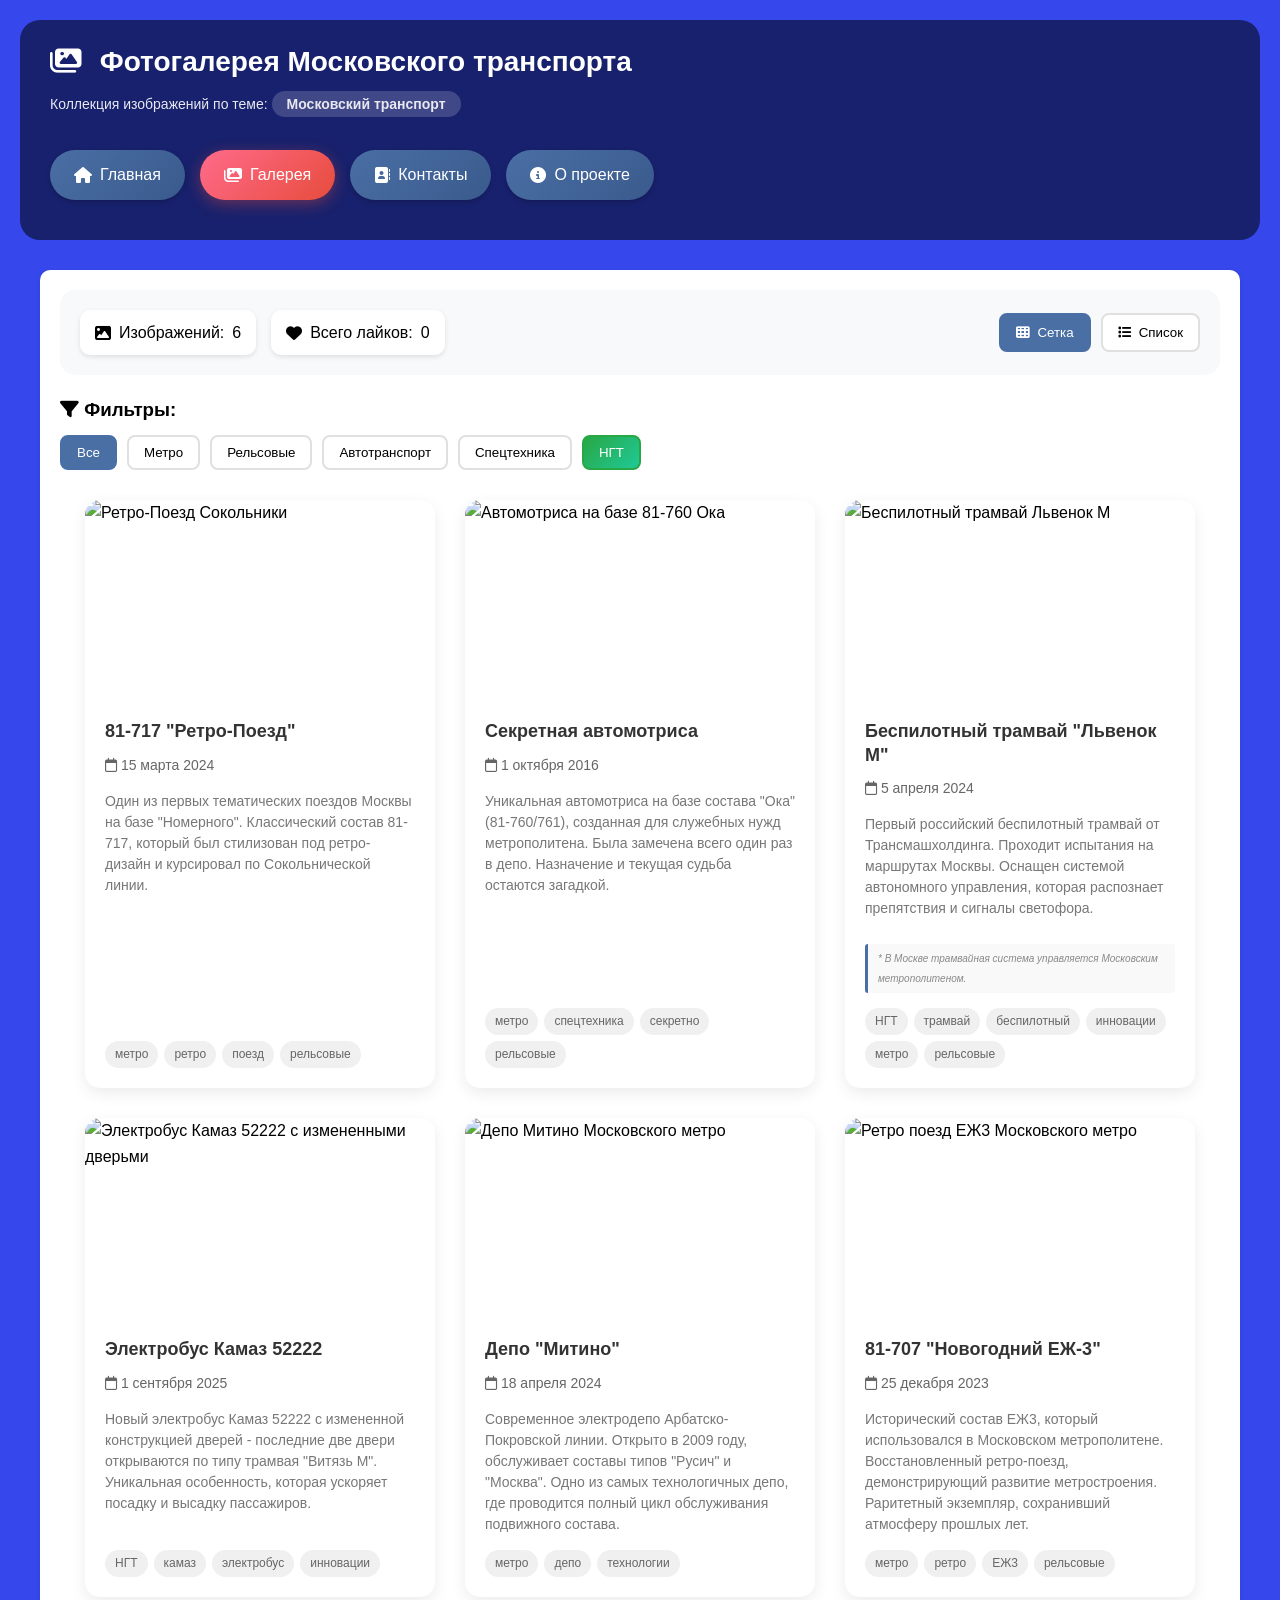
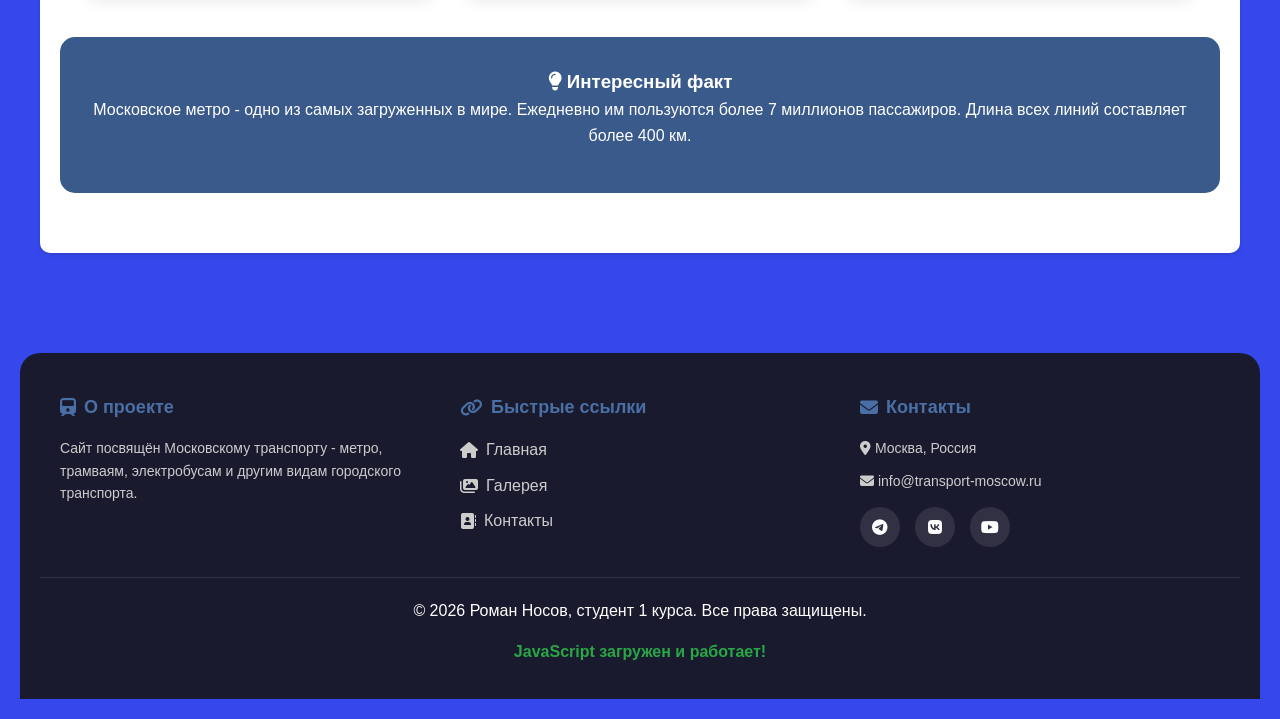
==== gallery.html @ 2807704d "commit commit" ====
<!DOCTYPE html>
<html lang="ru">
<head>
    <meta charset="UTF-8">
    <meta name="viewport" content="width=device-width, initial-scale=1.0">
    <title>Галерея - Московский транспорт</title>
    <link rel="stylesheet" href="style.css">
    <link rel="stylesheet" href="https://cdnjs.cloudflare.com/ajax/libs/font-awesome/6.4.0/css/all.min.css">
</head>
<body>
    <header class="gallery-header">
        <div class="flex-header">
            <div class="header-content">
                <h1><i class="fas fa-images"></i> Фотогалерея Московского транспорта</h1>
                <p class="subtitle">Коллекция изображений по теме: <span class="theme-name">Московский транспорт</span></p>
            </div>
            <nav>
                <ul class="flex-nav">
                    <li><a href="index.html"><i class="fas fa-home"></i> Главная</a></li>
                    <li><a href="gallery.html" class="active"><i class="fas fa-images"></i> Галерея</a></li>
                    <li><a href="contacts.html"><i class="fas fa-address-book"></i> Контакты</a></li>
                    <li><a href="#"><i class="fas fa-info-circle"></i> О проекте</a></li>
                </ul>
            </nav>
        </div>
    </header>
    
    <main class="gallery-container">
        <div class="controls-panel">
            <div class="stats">
                <span class="stat-item">
                    <i class="fas fa-image"></i>
                    Изображений: <span id="image-counter">0</span>
                </span>
                <span class="stat-item">
                    <i class="fas fa-heart"></i>
                    Всего лайков: <span id="total-likes">0</span>
                </span>
            </div>
            <div class="view-controls">
                <button id="grid-view" class="view-btn active">
                    <i class="fas fa-th"></i> Сетка
                </button>
                <button id="list-view" class="view-btn">
                    <i class="fas fa-list"></i> Список
                </button>
            </div>
        </div>
        
        <div class="filters">
            <h3><i class="fas fa-filter"></i> Фильтры:</h3>
            <div class="filter-buttons">
                <button class="filter-btn active" data-filter="all">Все</button>
                <button class="filter-btn" data-filter="metro">Метро</button>
                <button class="filter-btn" data-filter="rail">Рельсовые</button>
                <button class="filter-btn" data-filter="road">Автотранспорт</button>
                <button class="filter-btn" data-filter="special">Спецтехника</button>
                <button class="filter-btn" data-filter="ngt">НГТ</button>
            </div>
        </div>
        
        <!-- ГАЛЕРЕЯ С ИСПОЛЬЗОВАНИЕМ FLEXBOX -->
        <div class="gallery-grid" id="image-gallery">
            <!-- Карточка 1 -->
            <article class="image-card" data-category="metro">
                <div class="card-image">
                    <img src="images/img1.jpg" alt="Ретро-Поезд Сокольники" class="gallery-img" loading="lazy">
                    <div class="image-overlay">
                        <button class="like-btn" data-id="1">
                            <i class="far fa-heart"></i>
                            <span class="like-count">0</span>
                        </button>
                        <button class="zoom-btn">
                            <i class="fas fa-expand"></i>
                        </button>
                    </div>
                </div>
                <div class="card-content">
                    <h3 class="image-title">81-717 "Ретро-Поезд"</h3>
                    <p class="image-date"><i class="far fa-calendar"></i> 15 марта 2024</p>
                    <p class="image-description">Один из первых тематических поездов Москвы на базе "Номерного". Классический состав 81-717, который был стилизован под ретро-дизайн и курсировал по Сокольнической линии.</p>
                    <div class="image-tags">
                        <span class="tag">метро</span>
                        <span class="tag">ретро</span>
                        <span class="tag">поезд</span>
                        <span class="tag">рельсовые</span>
                    </div>
                </div>
            </article>
            
            <!-- Карточка 2 -->
            <article class="image-card" data-category="special">
                <div class="card-image">
                    <img src="images/img2.jpg" alt="Автомотриса на базе 81-760 Ока" class="gallery-img" loading="lazy">
                    <div class="image-overlay">
                        <button class="like-btn" data-id="2">
                            <i class="far fa-heart"></i>
                            <span class="like-count">0</span>
                        </button>
                        <button class="zoom-btn">
                            <i class="fas fa-expand"></i>
                        </button>
                    </div>
                </div>
                <div class="card-content">
                    <h3 class="image-title">Секретная автомотриса</h3>
                    <p class="image-date"><i class="far fa-calendar"></i> 1 октября 2016</p>
                    <p class="image-description">Уникальная автомотриса на базе состава "Ока" (81-760/761), созданная для служебных нужд метрополитена. Была замечена всего один раз в депо. Назначение и текущая судьба остаются загадкой.</p>
                    <div class="image-tags">
                        <span class="tag">метро</span>
                        <span class="tag">спецтехника</span>
                        <span class="tag">секретно</span>
                        <span class="tag">рельсовые</span>
                    </div>
                </div>
            </article>
            
            <!-- Карточка 3 -->
            <article class="image-card" data-category="rail">
                <div class="card-image">
                    <img src="images/img3.jpg" alt="Беспилотный трамвай Львенок М" class="gallery-img" loading="lazy">
                    <div class="image-overlay">
                        <button class="like-btn" data-id="3">
                            <i class="far fa-heart"></i>
                            <span class="like-count">0</span>
                        </button>
                        <button class="zoom-btn">
                            <i class="fas fa-expand"></i>
                        </button>
                    </div>
                </div>
                <div class="card-content">
                    <h3 class="image-title">Беспилотный трамвай "Львенок М"</h3>
                    <p class="image-date"><i class="far fa-calendar"></i> 5 апреля 2024</p>
                    <p class="image-description">Первый российский беспилотный трамвай от Трансмашхолдинга. Проходит испытания на маршрутах Москвы. Оснащен системой автономного управления, которая распознает препятствия и сигналы светофора.</p>
                    <p class="image-note"><small>* В Москве трамвайная система управляется Московским метрополитеном.</small></p>
                    <div class="image-tags">
                        <span class="tag" title="Наземный городской транспорт">НГТ</span>
                        <span class="tag">трамвай</span>
                        <span class="tag">беспилотный</span>
                        <span class="tag">инновации</span>
                        <span class="tag">метро</span>
                        <span class="tag">рельсовые</span>
                    </div>
                </div>
            </article>
            
            <!-- Карточка 4 -->
            <article class="image-card" data-category="road">
                <div class="card-image">
                    <img src="images/img4.jpg" alt="Электробус Камаз 52222 с измененными дверьми" class="gallery-img" loading="lazy">
                    <div class="image-overlay">
                        <button class="like-btn" data-id="4">
                            <i class="far fa-heart"></i>
                            <span class="like-count">0</span>
                        </button>
                        <button class="zoom-btn">
                            <i class="fas fa-expand"></i>
                        </button>
                    </div>
                </div>
                <div class="card-content">
                    <h3 class="image-title">Электробус Камаз 52222</h3>
                    <p class="image-date"><i class="far fa-calendar"></i> 1 сентября 2025</p>
                    <p class="image-description">Новый электробус Камаз 52222 с измененной конструкцией дверей - последние две двери открываются по типу трамвая "Витязь М". Уникальная особенность, которая ускоряет посадку и высадку пассажиров.</p>
                    <div class="image-tags">
                        <span class="tag" title="Наземный городской транспорт">НГТ</span>
                        <span class="tag">камаз</span>
                        <span class="tag">электробус</span>
                        <span class="tag">инновации</span>
                    </div>
                </div>
            </article>
            
            <!-- Карточка 5 -->
            <article class="image-card" data-category="metro">
                <div class="card-image">
                    <img src="images/img5.jpg" alt="Депо Митино Московского метро" class="gallery-img" loading="lazy">
                    <div class="image-overlay">
                        <button class="like-btn" data-id="5">
                            <i class="far fa-heart"></i>
                            <span class="like-count">0</span>
                        </button>
                        <button class="zoom-btn">
                            <i class="fas fa-expand"></i>
                        </button>
                    </div>
                </div>
                <div class="card-content">
                    <h3 class="image-title">Депо "Митино"</h3>
                    <p class="image-date"><i class="far fa-calendar"></i> 18 апреля 2024</p>
                    <p class="image-description">Современное электродепо Арбатско-Покровской линии. Открыто в 2009 году, обслуживает составы типов "Русич" и "Москва". Одно из самых технологичных депо, где проводится полный цикл обслуживания подвижного состава.</p>
                    <div class="image-tags">
                        <span class="tag">метро</span>
                        <span class="tag">депо</span>
                        <span class="tag">технологии</span>
                    </div>
                </div>
            </article>
            
            <!-- Карточка 6 -->
            <article class="image-card" data-category="metro">
                <div class="card-image">
                    <img src="images/img6.jpg" alt="Ретро поезд ЕЖ3 Московского метро" class="gallery-img" loading="lazy">
                    <div class="image-overlay">
                        <button class="like-btn" data-id="6">
                            <i class="far fa-heart"></i>
                            <span class="like-count">0</span>
                        </button>
                        <button class="zoom-btn">
                            <i class="fas fa-expand"></i>
                        </button>
                    </div>
                </div>
                <div class="card-content">
                    <h3 class="image-title">81-707 "Новогодний ЕЖ-3"</h3>
                    <p class="image-date"><i class="far fa-calendar"></i> 25 декабря 2023</p>
                    <p class="image-description">Исторический состав ЕЖ3, который использовался в Московском метрополитене. Восстановленный ретро-поезд, демонстрирующий развитие метростроения. Раритетный экземпляр, сохранивший атмосферу прошлых лет.</p>
                    <div class="image-tags">
                        <span class="tag">метро</span>
                        <span class="tag">ретро</span>
                        <span class="tag">ЕЖ3</span>
                        <span class="tag">рельсовые</span>
                    </div>
                </div>
            </article>
        </div>
        
        <aside class="gallery-info">
            <h3><i class="fas fa-lightbulb"></i> Интересный факт</h3>
            <p>Московское метро - одно из самых загруженных в мире. Ежедневно им пользуются более 7 миллионов пассажиров. Длина всех линий составляет более 400 км.</p>
        </aside>
    </main>
    
    <footer class="gallery-footer">
        <div class="footer-flex">
            <div class="footer-column">
                <h4><i class="fas fa-train"></i> О проекте</h4>
                <p>Сайт посвящён Московскому транспорту - метро, трамваям, электробусам и другим видам городского транспорта.</p>
            </div>
            <div class="footer-column">
                <h4><i class="fas fa-link"></i> Быстрые ссылки</h4>
                <ul>
                    <li><a href="index.html"><i class="fas fa-home"></i> Главная</a></li>
                    <li><a href="gallery.html"><i class="fas fa-images"></i> Галерея</a></li>
                    <li><a href="contacts.html"><i class="fas fa-address-book"></i> Контакты</a></li>
                </ul>
            </div>
            <div class="footer-column">
                <h4><i class="fas fa-envelope"></i> Контакты</h4>
                <p><i class="fas fa-map-marker-alt"></i> Москва, Россия</p>
                <p><i class="fas fa-envelope"></i> info@transport-moscow.ru</p>
                <div class="footer-social">
                    <a href="#"><i class="fab fa-telegram"></i></a>
                    <a href="#"><i class="fab fa-vk"></i></a>
                    <a href="#"><i class="fab fa-youtube"></i></a>
                </div>
            </div>
        </div>
        <div class="footer-bottom">
            <div class="footer-content">
                <p>&copy; <span id="current-year">2026</span> Роман Носов, студент 1 курса. Все права защищены.</p>
                <p class="js-status">JavaScript загружен и работает!</p>
            </div>
        </div>
    </footer>
    
    <!-- ПОДКЛЮЧЕНИЕ JAVASCRIPT -->
    <script src="script.js"></script>
</body>
</html>
---- style.css ----
/* style.css - ОБЩИЙ ФАЙЛ СТИЛЕЙ С ИСПОЛЬЗОВАНИЕМ FLEXBOX */

/* 1. Сбрасываем стандартные отступы браузера */
* {
    margin: 0;
    padding: 0;
    box-sizing: border-box;
}

/* 2. Общие стили для страницы */
body {
    font-family: Verdana, Geneva, sans-serif;
    background-color: #3648eb;
    color: #ffffff;
    line-height: 1.6;
    padding: 20px;
    min-height: 100vh;
    display: flex;
    flex-direction: column;
}

/* 3. Стили для шапки с FLEXBOX */
.gallery-header {
    background-color: #18216d;
    color: white;
    padding: 20px 30px;
    border-radius: 20px 20px 20px 20px;
    margin-bottom: 30px;
}

/* Гибкая шапка с логотипом и навигацией */
.flex-header {
    display: flex;
    justify-content: space-between;
    align-items: center;
    flex-wrap: wrap;
    gap: 20px;
    margin-bottom: 20px;
}

@media (max-width: 768px) {
    .flex-header {
        flex-direction: column;
        text-align: center;
    }
}

.header-content {
    display: flex;
    flex-direction: column;
    gap: 8px;
}

.header-content h1 {
    font-size: 28px;
    margin-bottom: 0;
}

.header-content h1 i {
    margin-right: 10px;
}

.subtitle {
    font-size: 14px;
    opacity: 0.9;
}

.theme-name {
    background: rgba(255, 255, 255, 0.2);
    padding: 5px 15px;
    border-radius: 20px;
    font-weight: bold;
}

/* 4. FLEXBOX НАВИГАЦИЯ (современная и адаптивная) */
.flex-nav {
    display: flex;
    justify-content: center;
    flex-wrap: wrap;
    gap: 15px;
    list-style: none;
    padding: 0;
    margin: 0;
}

.flex-nav li {
    margin: 0;
}

.flex-nav a {
    display: flex;
    align-items: center;
    gap: 8px;
    padding: 12px 24px;
    background: linear-gradient(135deg, #4a6fa5 0%, #3a5a8c 100%);
    color: white;
    text-decoration: none;
    border-radius: 40px;
    font-weight: 500;
    transition: all 0.3s ease;
    box-shadow: 0 2px 5px rgba(0,0,0,0.2);
}

.flex-nav a:hover {
    background: linear-gradient(135deg, #5d7db3 0%, #4a6fa5 100%);
    transform: translateY(-3px);
    box-shadow: 0 8px 20px rgba(74, 111, 165, 0.4);
}

.flex-nav a.active {
    background: linear-gradient(135deg, #ff6b8b 0%, #e74c3c 100%);
    box-shadow: 0 4px 15px rgba(231, 76, 60, 0.4);
}

/* Иконки через псевдоэлемент ::before (дополнительно) */
.flex-nav a i {
    font-size: 16px;
}

/* Адаптация для мобильных устройств */
@media (max-width: 600px) {
    .flex-nav {
        gap: 10px;
    }
    
    .flex-nav a {
        padding: 8px 16px;
        font-size: 14px;
    }
}

@media (max-width: 480px) {
    .flex-nav {
        flex-direction: column;
        width: 100%;
    }
    
    .flex-nav a {
        justify-content: center;
    }
}

/* 5. Основное содержание */
main {
    background-color: #ffffff;
    padding: 25px;
    border-radius: 10px;
    box-shadow: 0 2px 5px rgba(0,0,0,0.1);
    margin-bottom: 40px;
    color: #000000;
    flex: 1;
}

/* Общие контейнеры */
.gallery-container,
.contacts-container {
    max-width: 1200px;
    margin: 0 auto;
    padding: 20px;
    margin-bottom: 40px;
}

/* Заголовки второго уровня */
h2 {
    color: #2c3e50;
    margin: 20px 0 15px 0;
    padding-bottom: 10px;
    border-bottom: 2px solid #eee;
}

/* Абзацы */
p {
    margin-bottom: 15px;
}

/* Списки */
ul, ol {
    margin-left: 20px;
    margin-bottom: 20px;
}

ul li, ol li {
    margin-bottom: 8px;
}

/* ===== СТИЛИ ДЛЯ СТРАНИЦЫ КОНТАКТОВ С FLEXBOX ===== */

/* 1.1 Информационная карточка */
.contact-card {
    background: white;
    border-radius: 15px;
    padding: 30px;
    box-shadow: 0 5px 15px rgba(0,0,0,0.08);
    margin-bottom: 30px;
    overflow: hidden;
    border-left: 5px solid #4a6fa5;
}

/* Гибкий заголовок контакта */
.contact-header {
    display: flex;
    gap: 25px;
    align-items: center;
    margin-bottom: 25px;
    padding-bottom: 20px;
    border-bottom: 2px solid #f0f0f0;
    flex-wrap: wrap;
}

@media (max-width: 600px) {
    .contact-header {
        flex-direction: column;
        text-align: center;
    }
}

.contact-avatar {
    width: 100px;
    height: 100px;
    background: linear-gradient(135deg, #4a6fa5 0%, #3a5a8c 100%);
    border-radius: 50%;
    display: flex;
    align-items: center;
    justify-content: center;
    color: white;
    font-size: 40px;
    box-shadow: 0 4px 10px rgba(0,0,0,0.2);
    flex-shrink: 0;
}

.contact-info {
    flex: 1;
}

.contact-info h2 {
    color: #2c3e50;
    margin-bottom: 5px;
    border-bottom: none;
}

.contact-specialization {
    color: #4a6fa5;
    font-weight: bold;
    font-size: 18px;
    margin-bottom: 10px;
}

/* FLEXBOX для деталей контакта */
.contact-details {
    display: flex;
    flex-wrap: wrap;
    gap: 30px;
    margin-top: 20px;
}

.contact-column {
    flex: 1;
    min-width: 250px;
}

.contact-item {
    display: flex;
    align-items: flex-start;
    gap: 15px;
    margin-bottom: 20px;
}

.contact-item i {
    color: #4a6fa5;
    font-size: 20px;
    width: 30px;
    margin-top: 3px;
}

.contact-item i:hover {
    transform: scale(1.2);
}

/* Социальные ссылки - FLEXBOX */
.social-links {
    display: flex;
    flex-wrap: wrap;
    gap: 10px;
    margin-top: 10px;
}

.social-link {
    display: flex;
    align-items: center;
    gap: 8px;
    background: #f8f9fa;
    padding: 10px 15px;
    border-radius: 8px;
    text-decoration: none;
    color: #333;
    transition: all 0.3s;
    border: 1px solid #e0e0e0;
}

.social-link:hover {
    background: #4a6fa5;
    color: white;
    transform: translateY(-3px);
    box-shadow: 0 5px 15px rgba(0,0,0,0.1);
}

.social-link:hover i {
    color: white;
}

/* 1.2 Форма обратной связи */
.contact-form-section {
    background: white;
    border-radius: 15px;
    padding: 30px;
    box-shadow: 0 5px 15px rgba(0,0,0,0.08);
    margin-bottom: 30px;
    overflow: hidden;
    border-left: 5px solid #28a745;
}

.contact-form-section h2 {
    color: #2c3e50;
    margin-bottom: 10px;
    border-bottom: none;
}

.form-group {
    margin-bottom: 20px;
}

.form-group label {
    display: block;
    margin-bottom: 8px;
    font-weight: bold;
    color: #333;
}

/* Псевдоэлемент ::after для обязательных полей */
.form-group label::after {
    content: " *";
    color: #e74c3c;
}

.form-group input[type="text"],
.form-group input[type="email"],
.form-group select,
.form-group textarea {
    width: 100%;
    padding: 12px 15px;
    border: 2px solid #e0e0e0;
    border-radius: 8px;
    font-family: inherit;
    font-size: 16px;
    transition: all 0.3s;
}

/* Псевдокласс :focus */
.form-group input:focus,
.form-group select:focus,
.form-group textarea:focus {
    border-color: #4a6fa5;
    box-shadow: 0 0 0 3px rgba(74, 111, 165, 0.1);
    outline: none;
}

/* Псевдоэлемент ::placeholder */
.form-group input::placeholder,
.form-group textarea::placeholder {
    color: #999;
    font-style: italic;
}

.form-group textarea {
    min-height: 150px;
    resize: vertical;
}

.checkbox-group {
    display: flex;
    align-items: flex-start;
    gap: 10px;
}

.checkbox-group input[type="checkbox"] {
    margin-top: 5px;
    width: auto;
}

.checkbox-group label {
    margin-bottom: 0;
    font-weight: normal;
}

/* Убираем звездочку для чекбокса */
.checkbox-group label::after {
    content: "";
}

/* Псевдокласс :checked */
.checkbox-group input[type="checkbox"]:checked {
    accent-color: #4a6fa5;
}

.checkbox-group input[type="checkbox"]:checked + label {
    color: #4a6fa5;
    font-weight: bold;
}

.submit-btn {
    background: #4a6fa5;
    color: white;
    border: none;
    padding: 15px 30px;
    border-radius: 8px;
    font-size: 16px;
    font-weight: bold;
    cursor: pointer;
    transition: all 0.3s;
    width: 100%;
    display: flex;
    align-items: center;
    justify-content: center;
    gap: 10px;
}

.submit-btn:hover {
    background: #3a5a8c;
    transform: translateY(-2px);
    box-shadow: 0 5px 15px rgba(0,0,0,0.1);
}

/* Псевдоэлемент ::selection */
.submit-btn:hover::selection {
    background: #ff6b8b;
    color: white;
}

/* 1.3 Дополнительный информационный блок с FLEXBOX */
.info-section {
    display: flex;
    flex-wrap: wrap;
    gap: 30px;
    margin-top: 40px;
}

.info-card {
    flex: 1;
    min-width: 280px;
    background: white;
    border-radius: 15px;
    padding: 25px;
    box-shadow: 0 5px 15px rgba(0,0,0,0.08);
    overflow: hidden;
}

/* Псевдокласс :nth-child() для чередования стилей */
.info-card:nth-child(odd) {
    border-left: 5px solid #4a6fa5;
}

.info-card:nth-child(even) {
    border-left: 5px solid #28a745;
}

.info-card h3 {
    color: #2c3e50;
    margin-bottom: 20px;
    padding-bottom: 10px;
    border-bottom: 2px solid #f0f0f0;
    display: flex;
    align-items: center;
    gap: 10px;
}

/* График работы */
.schedule-item {
    display: flex;
    justify-content: space-between;
    padding: 12px 0;
    border-bottom: 1px solid #f0f0f0;
}

/* Чередование стилей для schedule-item */
.schedule-item:nth-child(even) {
    background-color: #f9f9f9;
}

.schedule-item:last-child {
    border-bottom: none;
}

/* FAQ */
.faq-item {
    margin-bottom: 20px;
    padding-bottom: 15px;
    border-bottom: 1px dashed #e0e0e0;
}

.faq-item:last-child {
    border-bottom: none;
    margin-bottom: 0;
    padding-bottom: 0;
}

.faq-item h4 {
    color: #4a6fa5;
    margin-bottom: 8px;
    font-size: 16px;
}

/* Инструкция по связи */
.instructions {
    padding-left: 20px;
}

.instructions li {
    margin-bottom: 15px;
    padding-left: 10px;
    position: relative;
}

/* Псевдоэлемент ::before для маркеров списка */
.instructions li::before {
    content: "→";
    color: #4a6fa5;
    font-weight: bold;
    position: absolute;
    left: -15px;
}

/* ===== СТИЛИ ДЛЯ ГАЛЕРЕИ С FLEXBOX ===== */

/* Панель управления - FLEXBOX */
.controls-panel {
    display: flex;
    flex-wrap: wrap;
    justify-content: space-between;
    align-items: center;
    gap: 20px;
    background: #f8f9fa;
    padding: 20px;
    border-radius: 15px;
    margin-bottom: 20px;
}

@media (max-width: 768px) {
    .controls-panel {
        flex-direction: column;
        text-align: center;
    }
}

.stats {
    display: flex;
    flex-wrap: wrap;
    gap: 15px;
}

.stat-item {
    background: white;
    padding: 10px 15px;
    border-radius: 10px;
    box-shadow: 0 2px 5px rgba(0,0,0,0.1);
    display: flex;
    align-items: center;
    gap: 8px;
}

.view-controls {
    display: flex;
    gap: 10px;
}

.view-btn {
    background: white;
    border: 2px solid #e0e0e0;
    padding: 10px 15px;
    border-radius: 8px;
    cursor: pointer;
    transition: all 0.3s;
    display: flex;
    align-items: center;
    gap: 8px;
}

.view-btn.active {
    background: #4a6fa5;
    color: white;
    border-color: #4a6fa5;
}

/* Фильтры - FLEXBOX */
.filters {
    margin-bottom: 30px;
}

.filter-buttons {
    display: flex;
    flex-wrap: wrap;
    gap: 10px;
    margin-top: 10px;
}

.filter-btn {
    background: white;
    border: 2px solid #e0e0e0;
    padding: 8px 15px;
    border-radius: 8px;
    cursor: pointer;
    transition: all 0.3s;
    display: flex;
    align-items: center;
    gap: 6px;
}

.filter-btn.active {
    background: #4a6fa5;
    color: white;
    border-color: #4a6fa5;
}

.filter-btn[data-filter="ngt"] {
    background: linear-gradient(135deg, #28a745 0%, #20c997 100%);
    color: white;
    border-color: #28a745;
}

.filter-btn[data-filter="ngt"].active {
    background: #218838;
    border-color: #1e7e34;
}

/* ОСНОВНАЯ ГАЛЕРЕЯ С FLEXBOX (вместо GRID) */
.gallery-grid {
    display: flex;
    flex-wrap: wrap;
    gap: 30px;
    justify-content: center;
    margin-bottom: 40px;
}

/* Альтернативный вид - список с FLEXBOX */
.gallery-grid.list-view {
    flex-direction: column;
    align-items: center;
    max-width: 800px;
    margin-left: auto;
    margin-right: auto;
}

.gallery-grid.list-view .image-card {
    max-width: 100%;
    width: 100%;
}

/* Карточка изображения */
.image-card {
    background: white;
    border-radius: 15px;
    overflow: hidden;
    box-shadow: 0 5px 15px rgba(0,0,0,0.08);
    transition: all 0.3s ease;
    display: flex;
    flex-direction: column;
    flex: 1 1 300px;
    max-width: 350px;
}

.gallery-grid.list-view .image-card {
    flex-direction: row;
    max-width: 100%;
    flex: 1 1 auto;
}

.gallery-grid.list-view .card-image {
    width: 250px;
    height: auto;
    flex-shrink: 0;
}

.gallery-grid.list-view .card-content {
    flex: 1;
}

@media (max-width: 650px) {
    .gallery-grid.list-view .image-card {
        flex-direction: column;
    }
    
    .gallery-grid.list-view .card-image {
        width: 100%;
        height: 200px;
    }
}

.image-card:hover {
    transform: translateY(-10px);
    box-shadow: 0 15px 30px rgba(0,0,0,0.15);
}

/* Изображение в карточке */
.card-image {
    position: relative;
    height: 200px;
    overflow: hidden;
}

.gallery-img {
    width: 100%;
    height: 100%;
    object-fit: cover;
    transition: transform 0.5s ease;
}

.image-card:hover .gallery-img {
    transform: scale(1.05);
}

/* Наложение с кнопками - FLEXBOX */
.image-overlay {
    position: absolute;
    top: 10px;
    right: 10px;
    display: flex;
    gap: 10px;
    opacity: 0;
    transition: opacity 0.3s;
}

.image-card:hover .image-overlay {
    opacity: 1;
}

.like-btn, .zoom-btn {
    background: rgba(255, 255, 255, 0.9);
    border: none;
    width: 40px;
    height: 40px;
    border-radius: 50%;
    cursor: pointer;
    display: flex;
    align-items: center;
    justify-content: center;
    font-size: 16px;
    transition: all 0.3s;
    box-shadow: 0 2px 5px rgba(0,0,0,0.2);
}

.like-btn:hover {
    background: #ff6b8b;
    color: white;
}

.like-btn.liked {
    background: #ff6b8b;
    color: white;
}

.like-btn.liked i {
    font-weight: 900;
}

.zoom-btn:hover {
    background: #4a6fa5;
    color: white;
}

.like-count {
    margin-left: 5px;
    font-size: 14px;
    font-weight: bold;
}

/* Контент карточки */
.card-content {
    padding: 20px;
    flex-grow: 1;
    display: flex;
    flex-direction: column;
}

.image-title {
    margin: 0 0 10px 0;
    color: #333;
    font-size: 18px;
    line-height: 1.3;
}

.image-date {
    color: #666;
    font-size: 14px;
    margin-bottom: 15px;
}

.image-description {
    color: #777;
    font-size: 14px;
    line-height: 1.5;
    margin-bottom: 15px;
    flex-grow: 1;
}

/* Сноска в карточке */
.image-note {
    color: #888;
    font-size: 12px;
    font-style: italic;
    margin-top: 10px;
    margin-bottom: 15px;
    padding: 5px 10px;
    background-color: #f9f9f9;
    border-left: 3px solid #4a6fa5;
    border-radius: 3px;
}

/* Теги - FLEXBOX */
.image-tags {
    display: flex;
    flex-wrap: wrap;
    gap: 6px;
}

.tag {
    background: #f0f0f0;
    color: #666;
    padding: 4px 10px;
    border-radius: 15px;
    font-size: 12px;
    white-space: nowrap;
}

/* Стиль для тегов с подсказкой */
.tag[title] {
    position: relative;
}

.tag[title]:hover::after {
    content: attr(title);
    position: absolute;
    bottom: 100%;
    left: 50%;
    transform: translateX(-50%);
    background-color: #333;
    color: white;
    padding: 5px 10px;
    border-radius: 5px;
    font-size: 12px;
    white-space: nowrap;
    z-index: 10;
    margin-bottom: 5px;
}

.tag[title]:hover::before {
    content: '';
    position: absolute;
    bottom: 100%;
    left: 50%;
    transform: translateX(-50%);
    border: 5px solid transparent;
    border-top-color: #333;
    margin-bottom: -5px;
}

/* Блок с информацией */
.gallery-info {
    background: #3a5a8c;
    color: white;
    padding: 30px;
    border-radius: 15px;
    text-align: center;
    margin-bottom: 40px;
}

/* 6. FLEXBOX ФУТЕР С НЕСКОЛЬКИМИ КОЛОНКАМИ */
.gallery-footer {
    background: #1a1a2e;
    color: white;
    padding: 40px 20px 20px;
    border-radius: 20px 20px 0 0;
    margin-top: 60px;
}

.footer-flex {
    display: flex;
    flex-wrap: wrap;
    justify-content: space-between;
    gap: 40px;
    max-width: 1200px;
    margin: 0 auto 30px;
    padding: 0 20px;
}

.footer-column {
    flex: 1;
    min-width: 200px;
}

.footer-column h4 {
    margin-bottom: 15px;
    font-size: 18px;
    color: #4a6fa5;
    display: flex;
    align-items: center;
    gap: 8px;
}

.footer-column p {
    margin-bottom: 10px;
    font-size: 14px;
    line-height: 1.6;
    color: #ccc;
}

.footer-column ul {
    list-style: none;
    padding: 0;
    margin: 0;
}

.footer-column ul li {
    margin-bottom: 10px;
}

.footer-column ul li a {
    color: #ccc;
    text-decoration: none;
    transition: color 0.3s;
    display: flex;
    align-items: center;
    gap: 8px;
}

.footer-column ul li a:hover {
    color: #4a6fa5;
}

/* Социальные иконки в футере */
.footer-social {
    display: flex;
    gap: 15px;
    margin-top: 15px;
}

.footer-social a {
    width: 40px;
    height: 40px;
    background: rgba(255,255,255,0.1);
    border-radius: 50%;
    display: flex;
    align-items: center;
    justify-content: center;
    color: white;
    text-decoration: none;
    transition: all 0.3s;
}

.footer-social a:hover {
    background: #4a6fa5;
    transform: translateY(-3px);
}

/* Нижняя часть футера */
.footer-bottom {
    text-align: center;
    padding-top: 20px;
    border-top: 1px solid rgba(255,255,255,0.1);
    margin-top: 20px;
}

.footer-content {
    text-align: center;
}

.js-status {
    color: #28a745;
    font-weight: bold;
    margin-top: 5px;
}

/* Утилитарные классы */
.hidden {
    display: none !important;
}

/* Анимации */
@keyframes fadeIn {
    from { opacity: 0; transform: translateY(20px); }
    to { opacity: 1; transform: translateY(0); }
}

.image-card {
    animation: fadeIn 0.5s ease forwards;
}

/* Задержка анимации для каждой карточки */
.image-card:nth-child(1) { animation-delay: 0.1s; }
.image-card:nth-child(2) { animation-delay: 0.2s; }
.image-card:nth-child(3) { animation-delay: 0.3s; }
.image-card:nth-child(4) { animation-delay: 0.4s; }
.image-card:nth-child(5) { animation-delay: 0.5s; }
.image-card:nth-child(6) { animation-delay: 0.6s; }

/* Псевдоэлемент ::selection для выделения текста */
::selection {
    background: #4a6fa5;
    color: white;
}

/* Обязательные поля через псевдоэлемент */
input:required:invalid,
select:required:invalid,
textarea:required:invalid {
    border-color: #ff9999;
}

input:required:valid,
select:required:valid,
textarea:required:valid {
    border-color: #99ff99;
}
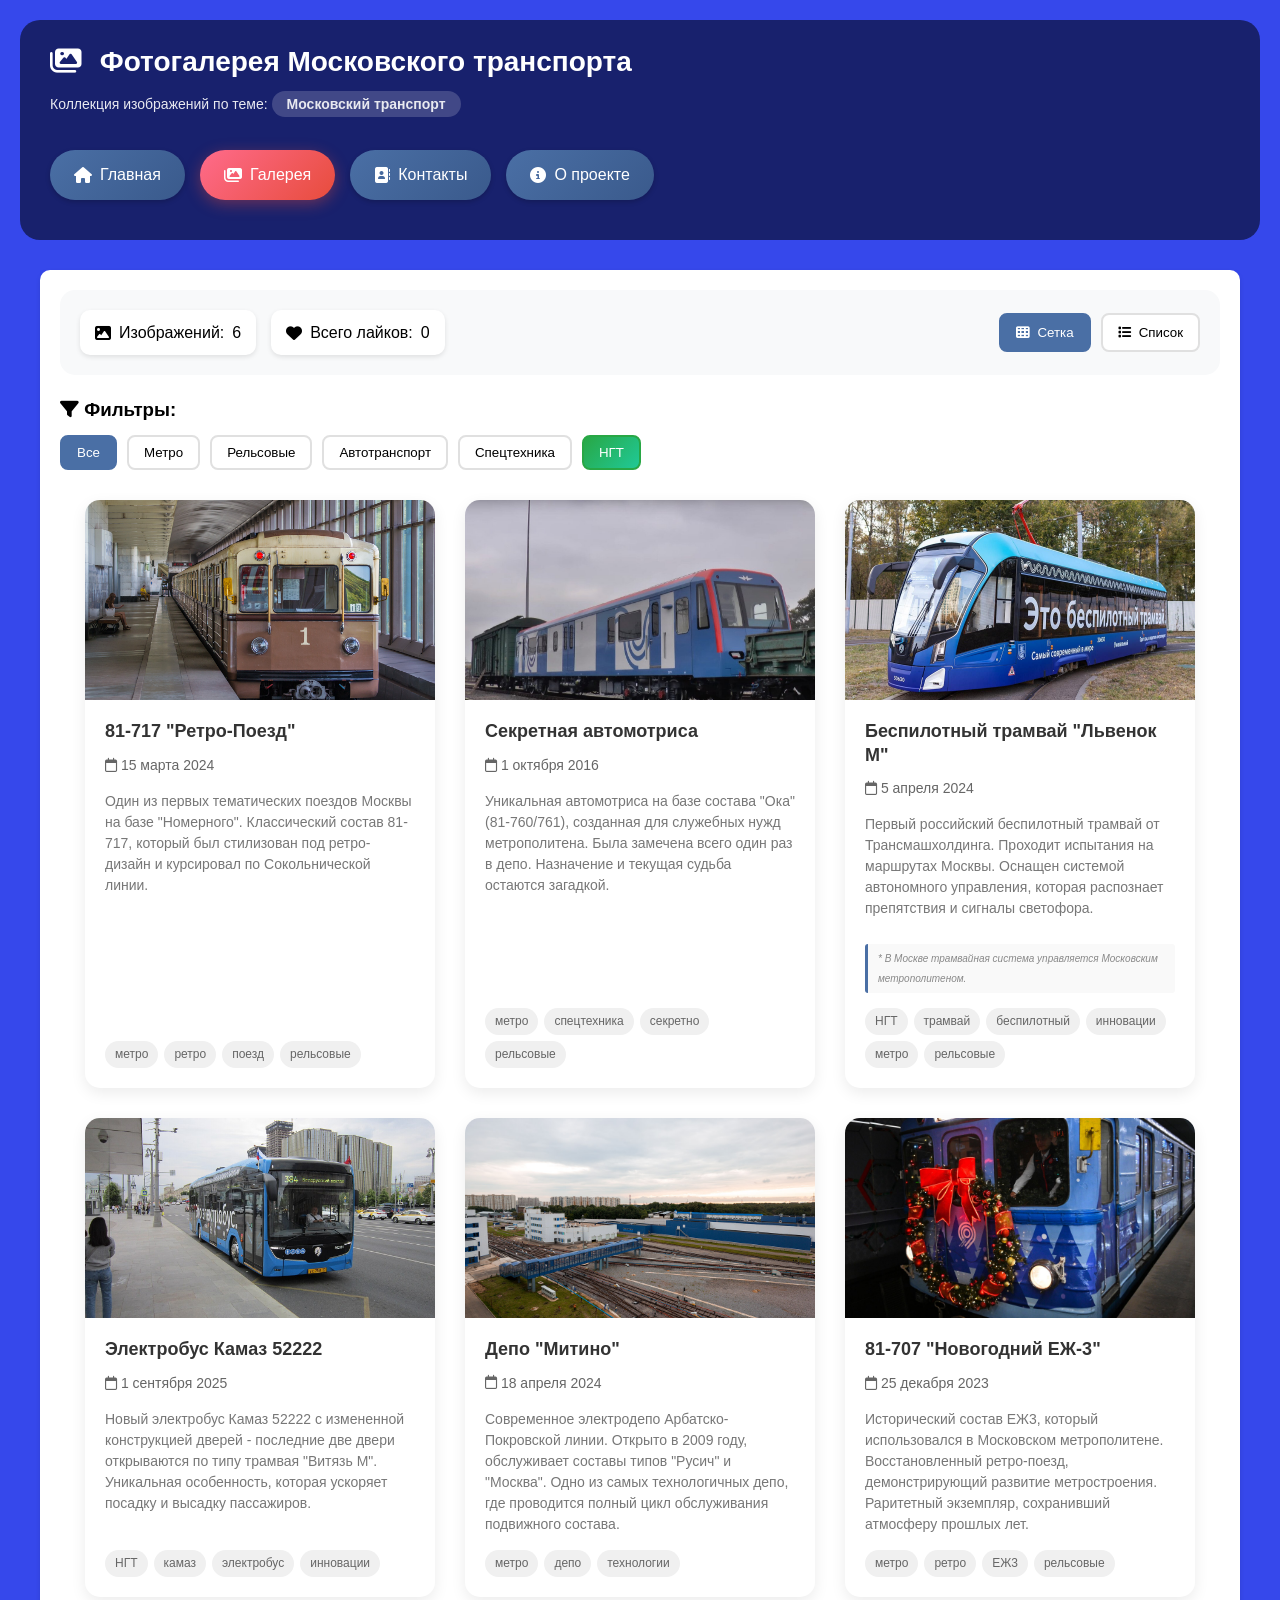
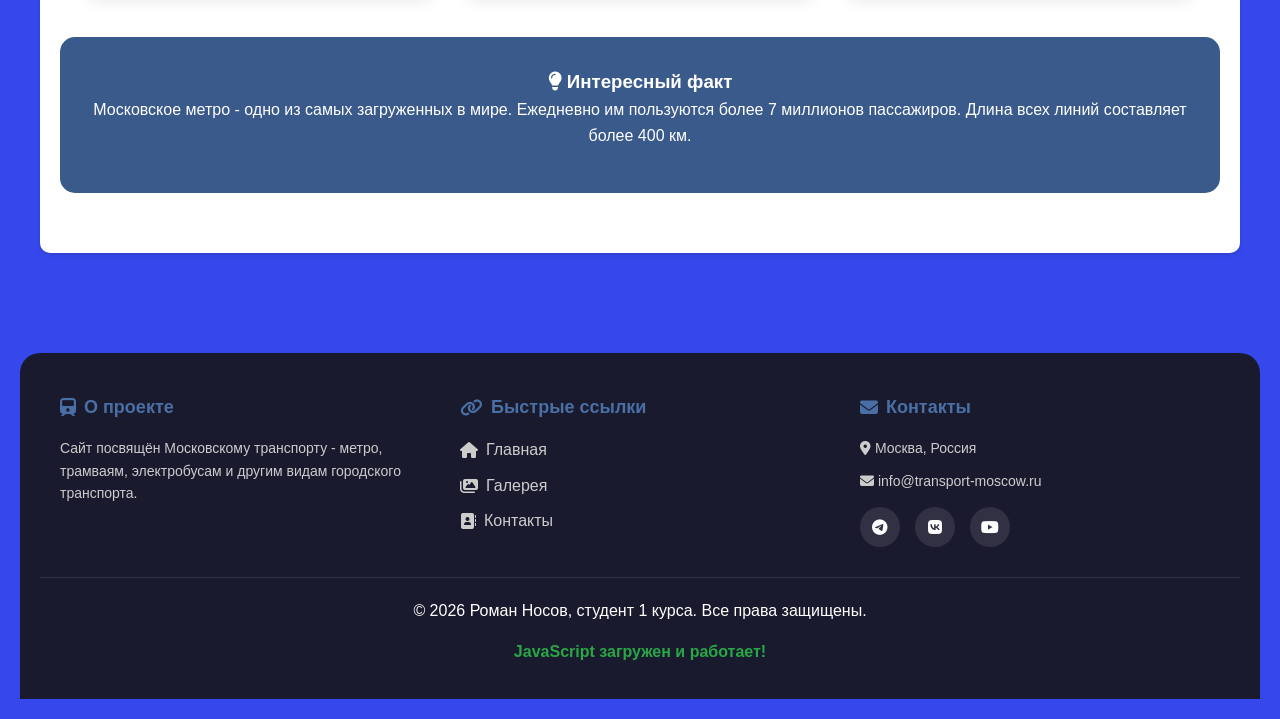
==== commit 5c692fab: "Update gallery.html" ====
--- a/gallery.html
+++ b/gallery.html
@@ -64,7 +64,7 @@
             <!-- Карточка 1 -->
             <article class="image-card" data-category="metro">
                 <div class="card-image">
-                    <img src="images/img1.jpg" alt="Ретро-Поезд Сокольники" class="gallery-img" loading="lazy">
+                    <img src="img1.jpg" alt="Ретро-Поезд Сокольники" class="gallery-img" loading="lazy">
                     <div class="image-overlay">
                         <button class="like-btn" data-id="1">
                             <i class="far fa-heart"></i>
@@ -91,7 +91,7 @@
             <!-- Карточка 2 -->
             <article class="image-card" data-category="special">
                 <div class="card-image">
-                    <img src="images/img2.jpg" alt="Автомотриса на базе 81-760 Ока" class="gallery-img" loading="lazy">
+                    <img src="img2.jpg" alt="Автомотриса на базе 81-760 Ока" class="gallery-img" loading="lazy">
                     <div class="image-overlay">
                         <button class="like-btn" data-id="2">
                             <i class="far fa-heart"></i>
@@ -118,7 +118,7 @@
             <!-- Карточка 3 -->
             <article class="image-card" data-category="rail">
                 <div class="card-image">
-                    <img src="images/img3.jpg" alt="Беспилотный трамвай Львенок М" class="gallery-img" loading="lazy">
+                    <img src="img3.jpg" alt="Беспилотный трамвай Львенок М" class="gallery-img" loading="lazy">
                     <div class="image-overlay">
                         <button class="like-btn" data-id="3">
                             <i class="far fa-heart"></i>
@@ -148,7 +148,7 @@
             <!-- Карточка 4 -->
             <article class="image-card" data-category="road">
                 <div class="card-image">
-                    <img src="images/img4.jpg" alt="Электробус Камаз 52222 с измененными дверьми" class="gallery-img" loading="lazy">
+                    <img src="img4.jpg" alt="Электробус Камаз 52222 с измененными дверьми" class="gallery-img" loading="lazy">
                     <div class="image-overlay">
                         <button class="like-btn" data-id="4">
                             <i class="far fa-heart"></i>
@@ -175,7 +175,7 @@
             <!-- Карточка 5 -->
             <article class="image-card" data-category="metro">
                 <div class="card-image">
-                    <img src="images/img5.jpg" alt="Депо Митино Московского метро" class="gallery-img" loading="lazy">
+                    <img src="img5.jpg" alt="Депо Митино Московского метро" class="gallery-img" loading="lazy">
                     <div class="image-overlay">
                         <button class="like-btn" data-id="5">
                             <i class="far fa-heart"></i>
@@ -201,7 +201,7 @@
             <!-- Карточка 6 -->
             <article class="image-card" data-category="metro">
                 <div class="card-image">
-                    <img src="images/img6.jpg" alt="Ретро поезд ЕЖ3 Московского метро" class="gallery-img" loading="lazy">
+                    <img src="img6.jpg" alt="Ретро поезд ЕЖ3 Московского метро" class="gallery-img" loading="lazy">
                     <div class="image-overlay">
                         <button class="like-btn" data-id="6">
                             <i class="far fa-heart"></i>
@@ -268,4 +268,4 @@
     <!-- ПОДКЛЮЧЕНИЕ JAVASCRIPT -->
     <script src="script.js"></script>
 </body>
-</html>+</html>
